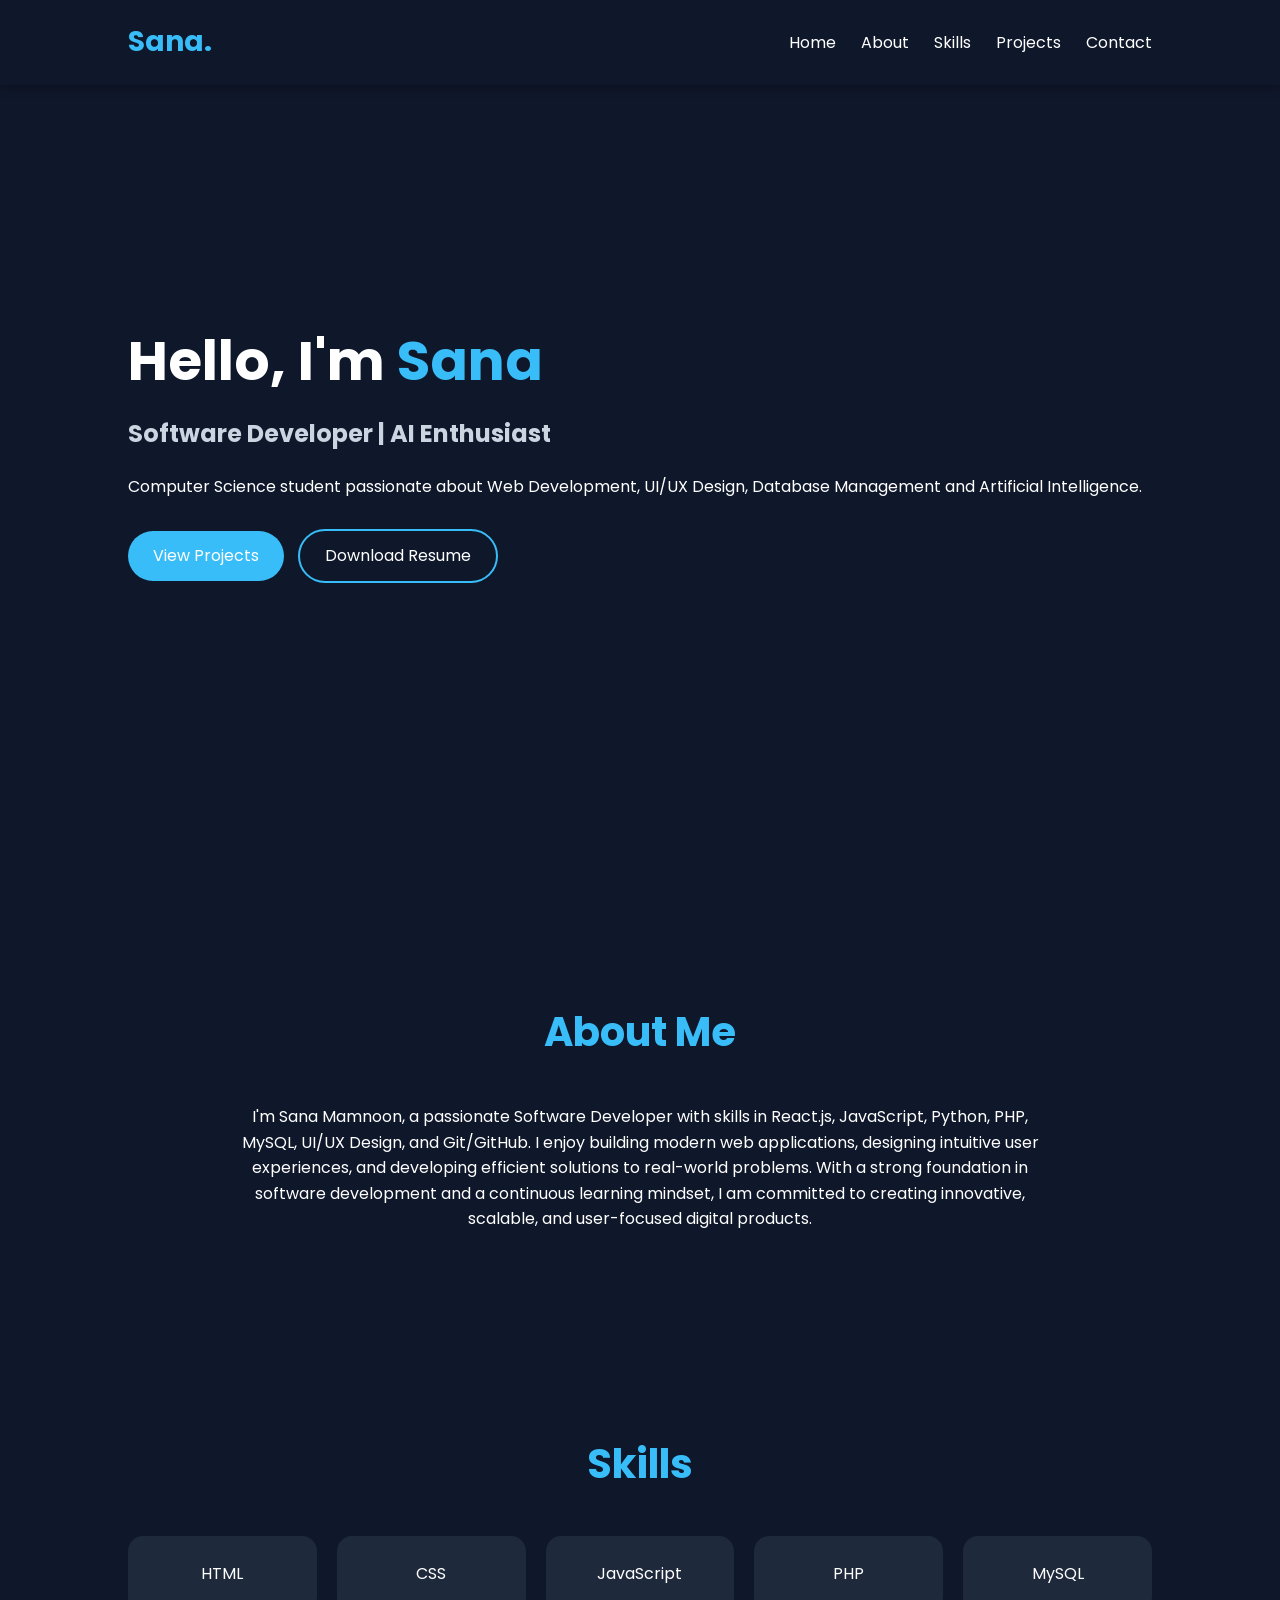
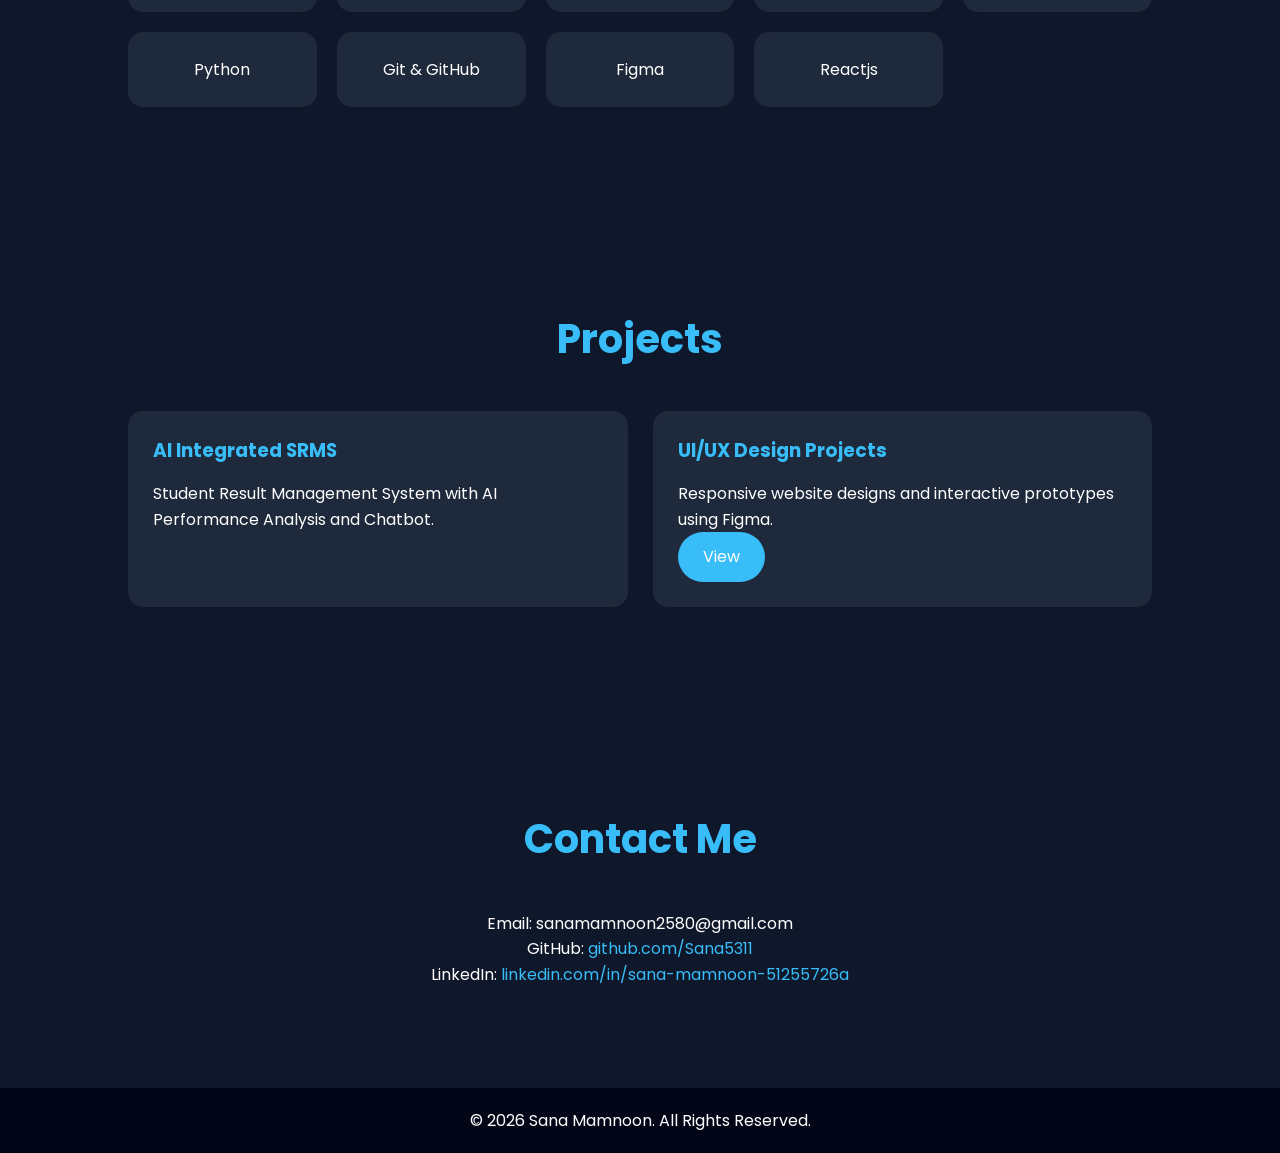
==== index.html @ 50428159 "Initial portfolio website" ====
<!DOCTYPE html>
<html lang="en">

<head>
    <meta charset="UTF-8">
    <meta name="viewport" content="width=device-width, initial-scale=1.0">
    <title>Sana Mamnoon | Portfolio</title>

    <!-- CSS File -->
    <link rel="stylesheet" href="style.css">

    <!-- Google Font -->
    <link href="https://fonts.googleapis.com/css2?family=Poppins:wght@300;400;500;600;700&display=swap" rel="stylesheet">
</head>

<body>

    <!-- Navbar -->
    <header>
        <nav class="navbar">
            <div class="logo">Sana.</div>

            <ul class="nav-links">
                <li><a href="#home">Home</a></li>
                <li><a href="#about">About</a></li>
                <li><a href="#skills">Skills</a></li>
                <li><a href="#projects">Projects</a></li>
                <li><a href="#contact">Contact</a></li>
            </ul>
        </nav>
    </header>

    <!-- Hero Section -->
    <section id="home" class="hero">

        <div class="hero-text">
            <h1>Hello, I'm <span>Sana</span></h1>

            <h2>Software Developer | AI Enthusiast</h2>

            <p>
                Computer Science student passionate about Web Development, UI/UX Design, Database Management and Artificial Intelligence.
            </p>

            <a href="#projects" class="btn">View Projects</a>
            <a href="Resume_Sana.docx" class="btn btn-outline" download>
                Download Resume
            </a>
        </div>



    </section>

    <!-- About Section -->
    <section id="about">

        <h2 class="section-title">About Me</h2>

        <p class="about-text">
            I'm Sana Mamnoon, a passionate Software Developer with skills in React.js, JavaScript, Python, PHP, MySQL, UI/UX Design, and Git/GitHub. I enjoy building modern web applications, designing intuitive user experiences, and developing efficient solutions
            to real-world problems. With a strong foundation in software development and a continuous learning mindset, I am committed to creating innovative, scalable, and user-focused digital products.
        </p>

    </section>

    <!-- Skills Section -->
    <section id="skills">

        <h2 class="section-title">Skills</h2>

        <div class="skills-container">

            <div class="skill-card">HTML</div>
            <div class="skill-card">CSS</div>
            <div class="skill-card">JavaScript</div>
            <div class="skill-card">PHP</div>
            <div class="skill-card">MySQL</div>
            <div class="skill-card">Python</div>
            <div class="skill-card">Git & GitHub</div>
            <div class="skill-card">Figma</div>
            <div class="skill-card">Reactjs</div>

        </div>

    </section>

    <!-- Projects Section -->
    <section id="projects">

        <h2 class="section-title">Projects</h2>

        <div class="projects-container">

            <div class="project-card">
                <h3>AI Integrated SRMS</h3>

                <p>
                    Student Result Management System with AI Performance Analysis and Chatbot.
                </p>
            </div>

            <div class="project-card">
                <h3>UI/UX Design Projects</h3>

                <p>
                    Responsive website designs and interactive prototypes using Figma.
                </p>

                <a href="https://www.theoriginaltraders.com/" class="btn">View</a>

            </div>


        </div>

    </section>

    <!-- Contact Section -->
    <section id="contact">

        <h2 class="section-title">Contact Me</h2>

        <p>Email: sanamamnoon2580@gmail.com</p>

        <p>
            GitHub:
            <a href="https://github.com/Sana5311" target="_blank">
                github.com/Sana5311
            </a>
        </p>

        <p>
            LinkedIn:
            <a href="https://www.linkedin.com/in/sana-mamnoon-51255726a" target="_blank">
                linkedin.com/in/sana-mamnoon-51255726a
            </a>
        </p>

    </section>

    <!-- Footer -->
    <footer>
        <p>© 2026 Sana Mamnoon. All Rights Reserved.</p>
    </footer>

    <!-- JavaScript File -->
    <script src="script.js"></script>

</body>

</html>
---- style.css ----
* {
    margin: 0;
    padding: 0;
    box-sizing: border-box;
    font-family: 'Poppins', sans-serif;
    scroll-behavior: smooth;
}

body {
    background: #0f172a;
    color: white;
    line-height: 1.6;
}


/* Navbar */

header {
    position: fixed;
    width: 100%;
    top: 0;
    z-index: 1000;
    background: #0f172a;
    box-shadow: 0 2px 10px rgba(0, 0, 0, 0.3);
}

.navbar {
    display: flex;
    justify-content: space-between;
    align-items: center;
    padding: 20px 10%;
}

.logo {
    font-size: 28px;
    font-weight: 700;
    color: #38bdf8;
}

.nav-links {
    display: flex;
    list-style: none;
    gap: 25px;
}

.nav-links a {
    text-decoration: none;
    color: white;
    transition: 0.3s;
}

.nav-links a:hover {
    color: #38bdf8;
}


/* Hero Section */

.hero {
    min-height: 100vh;
    display: flex;
    justify-content: space-between;
    align-items: center;
    padding: 120px 10%;
    gap: 50px;
}

.hero-text {
    flex: 1;
}

.hero-text h1 {
    font-size: 55px;
    margin-bottom: 10px;
}

.hero-text span {
    color: #38bdf8;
}

.hero-text h2 {
    color: #cbd5e1;
    margin-bottom: 20px;
}

.hero-text p {
    margin-bottom: 30px;
}

.hero-image {
    flex: 1;
    text-align: center;
}

.hero-image img {
    width: 320px;
    height: 320px;
    border-radius: 50%;
    object-fit: cover;
    border: 5px solid #38bdf8;
}


/* Buttons */

.btn {
    display: inline-block;
    padding: 12px 25px;
    background: #38bdf8;
    color: white;
    text-decoration: none;
    border-radius: 30px;
    margin-right: 10px;
    transition: 0.3s;
}

.btn:hover {
    transform: translateY(-3px);
}

.btn-outline {
    background: transparent;
    border: 2px solid #38bdf8;
}


/* Sections */

section {
    padding: 100px 10%;
}

.section-title {
    text-align: center;
    font-size: 40px;
    margin-bottom: 40px;
    color: #38bdf8;
}

.about-text {
    text-align: center;
    max-width: 800px;
    margin: auto;
}


/* Skills */

.skills-container {
    display: grid;
    grid-template-columns: repeat(auto-fit, minmax(180px, 1fr));
    gap: 20px;
}

.skill-card {
    background: #1e293b;
    padding: 25px;
    border-radius: 15px;
    text-align: center;
    transition: 0.3s;
}

.skill-card:hover {
    transform: translateY(-8px);
}


/* Projects */

.projects-container {
    display: grid;
    grid-template-columns: repeat(auto-fit, minmax(280px, 1fr));
    gap: 25px;
}

.project-card {
    background: #1e293b;
    padding: 25px;
    border-radius: 15px;
    transition: 0.3s;
}

.project-card:hover {
    transform: translateY(-8px);
}

.project-card h3 {
    color: #38bdf8;
    margin-bottom: 15px;
}


/* Contact */

#contact {
    text-align: center;
}

#contact a {
    color: #38bdf8;
    text-decoration: none;
}


/* Footer */

footer {
    background: #020617;
    text-align: center;
    padding: 20px;
}


/* Mobile Responsive */

@media(max-width:768px) {
    .hero {
        flex-direction: column;
        text-align: center;
    }
    .hero-text h1 {
        font-size: 40px;
    }
    .hero-image img {
        width: 250px;
        height: 250px;
    }
    .nav-links {
        display: none;
    }
}
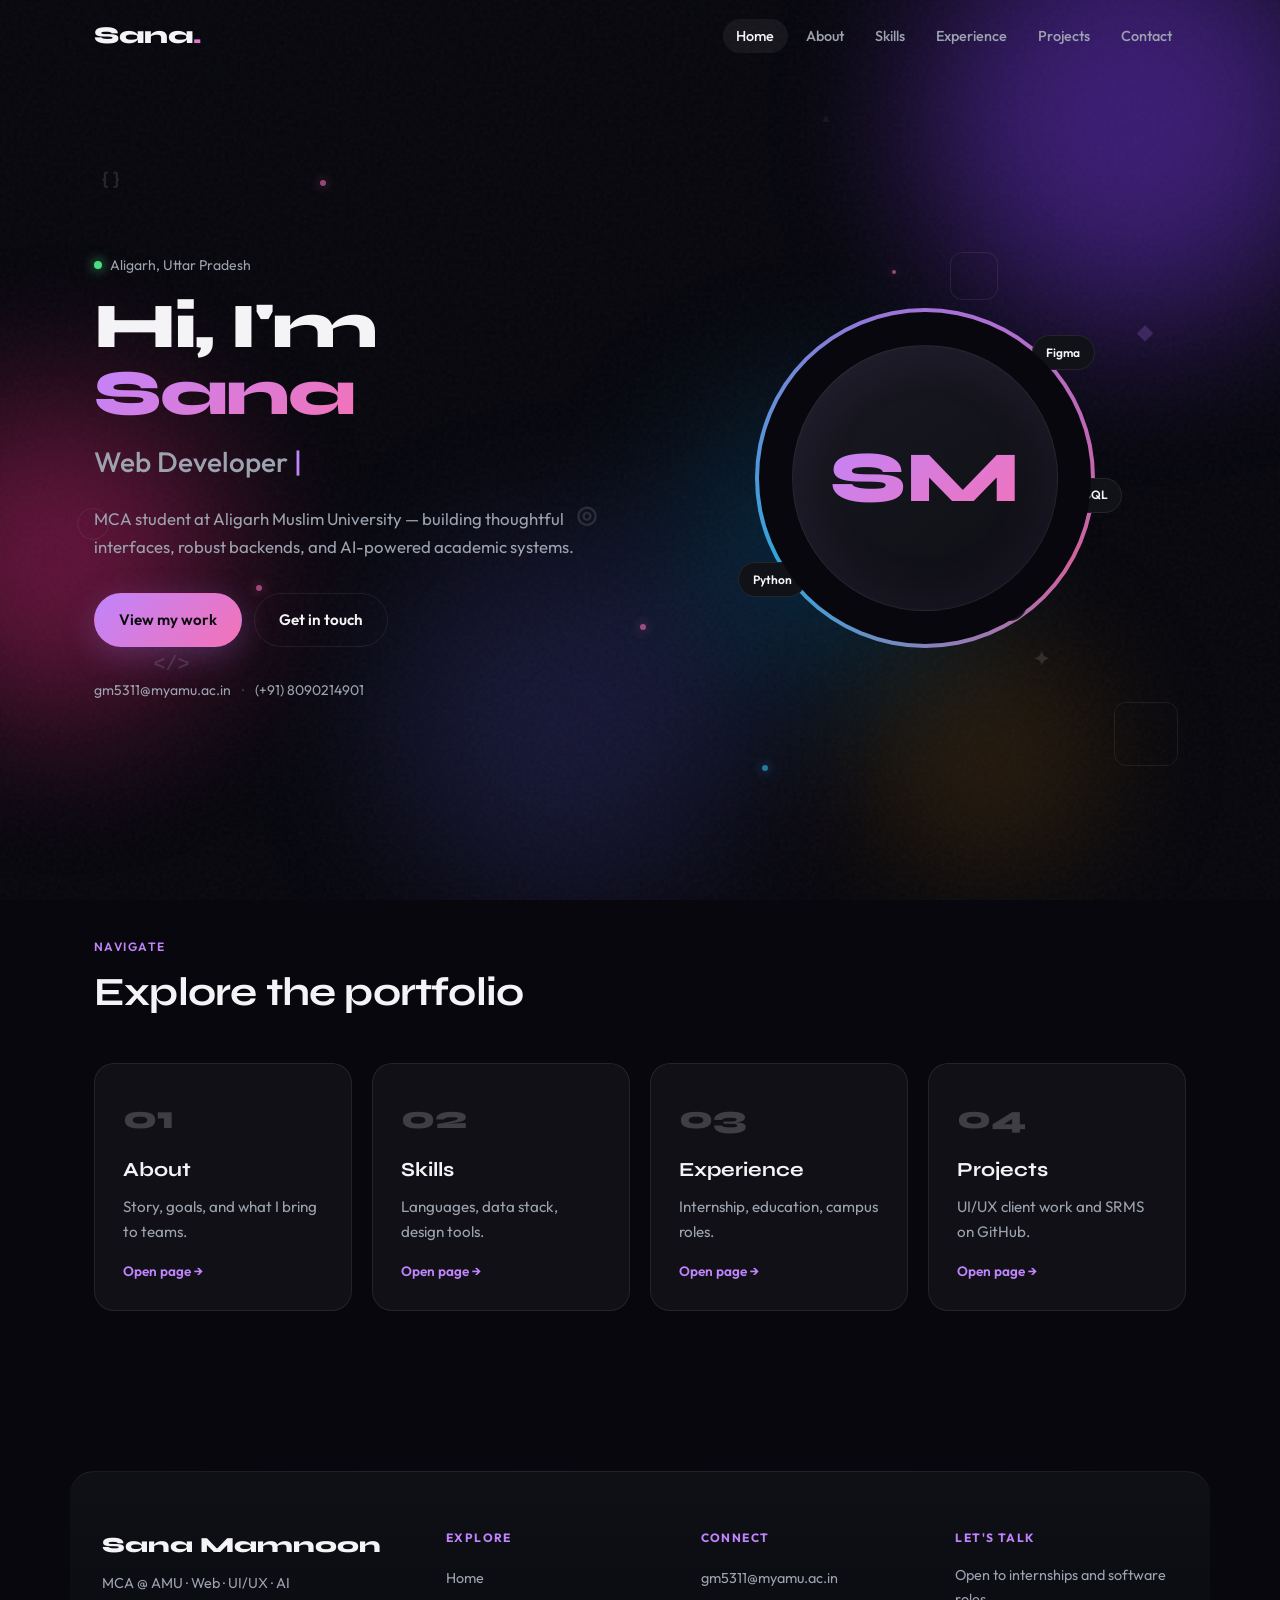
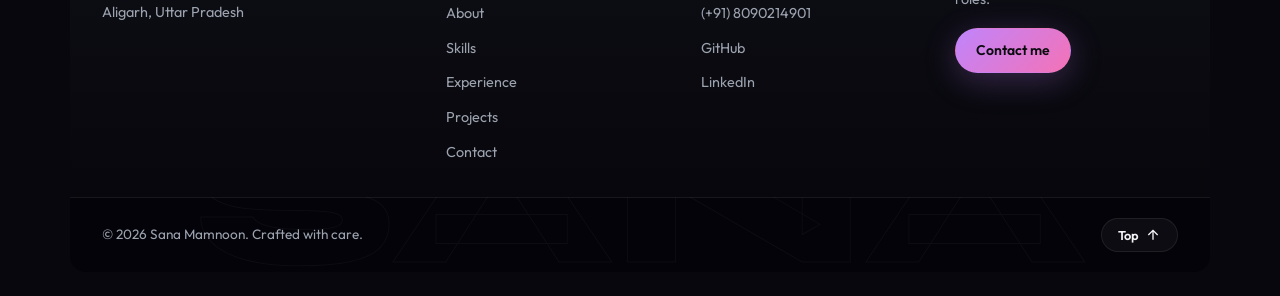
==== commit 096d7e10: "Updated portfolio" ====
--- a/index.html
+++ b/index.html
@@ -4,149 +4,93 @@
 <head>
     <meta charset="UTF-8">
     <meta name="viewport" content="width=device-width, initial-scale=1.0">
-    <title>Sana Mamnoon | Portfolio</title>
-
-    <!-- CSS File -->
+    <meta name="description" content="Sana — Portfolio home. MCA student at AMU.">
+    <title>Home | Sana</title>
+    <link rel="preconnect" href="https://fonts.googleapis.com">
+    <link rel="preconnect" href="https://fonts.gstatic.com" crossorigin>
+    <link href="https://fonts.googleapis.com/css2?family=Outfit:wght@300;400;500;600;700&family=Syne:wght@600;700;800&display=swap" rel="stylesheet">
     <link rel="stylesheet" href="style.css">
-
-    <!-- Google Font -->
-    <link href="https://fonts.googleapis.com/css2?family=Poppins:wght@300;400;500;600;700&display=swap" rel="stylesheet">
 </head>
 
-<body>
+<body class="page-home">
+    <div id="site-header"></div>
 
-    <!-- Navbar -->
-    <header>
-        <nav class="navbar">
-            <div class="logo">Sana.</div>
+    <main>
+        <section class="hero">
+            <div class="hero-content reveal">
+                <p class="hero-eyebrow">
+                    <span class="pulse-dot"></span> Aligarh, Uttar Pradesh
+                </p>
+                <h1 class="hero-title">
+                    Hi, I'm <span class="gradient-text">Sana</span>
+                </h1>
+                <p class="hero-role">
+                    <span id="role-text">Web Developer</span>
+                    <span class="role-cursor" aria-hidden="true">|</span>
+                </p>
+                <p class="hero-desc">
+                    MCA student at Aligarh Muslim University — building thoughtful interfaces, robust backends, and AI-powered academic systems.
+                </p>
+                <div class="hero-cta">
+                    <a href="projects.html" class="btn btn-primary">View my work</a>
+                    <a href="contact.html" class="btn btn-ghost">Get in touch</a>
+                </div>
+                <div class="hero-meta">
+                    <a href="mailto:gm5311@myamu.ac.in">gm5311@myamu.ac.in</a>
+                    <span class="meta-sep">·</span>
+                    <a href="tel:+918090214901">(+91) 8090214901</a>
+                </div>
+            </div>
+            <div class="hero-visual reveal" data-delay="1">
+                <div class="profile-ring">
+                    <div class="profile-inner">
+                        <span class="profile-initials">SM</span>
+                    </div>
+                    <div class="orbit-badge badge-1">Figma</div>
+                    <div class="orbit-badge badge-2">Python</div>
+                    <div class="orbit-badge badge-3">MySQL</div>
+                    <div class="orbit-badge badge-4">AI</div>
+                </div>
+            </div>
+        </section>
 
-            <ul class="nav-links">
-                <li><a href="#home">Home</a></li>
-                <li><a href="#about">About</a></li>
-                <li><a href="#skills">Skills</a></li>
-                <li><a href="#projects">Projects</a></li>
-                <li><a href="#contact">Contact</a></li>
-            </ul>
-        </nav>
-    </header>
+        <section class="section home-hub">
+            <div class="section-head reveal">
+                <span class="section-label">Navigate</span>
+                <h2 class="section-title">Explore the portfolio</h2>
+            </div>
+            <div class="hub-grid">
+                <a href="about.html" class="hub-card reveal">
+                    <span class="hub-icon">01</span>
+                    <h3>About</h3>
+                    <p>Story, goals, and what I bring to teams.</p>
+                    <span class="hub-arrow">Open page →</span>
+                </a>
+                <a href="skills.html" class="hub-card reveal" data-delay="1">
+                    <span class="hub-icon">02</span>
+                    <h3>Skills</h3>
+                    <p>Languages, data stack, design tools.</p>
+                    <span class="hub-arrow">Open page →</span>
+                </a>
+                <a href="experience.html" class="hub-card reveal" data-delay="2">
+                    <span class="hub-icon">03</span>
+                    <h3>Experience</h3>
+                    <p>Internship, education, campus roles.</p>
+                    <span class="hub-arrow">Open page →</span>
+                </a>
+                <a href="projects.html" class="hub-card reveal" data-delay="3">
+                    <span class="hub-icon">04</span>
+                    <h3>Projects</h3>
+                    <p>UI/UX client work and SRMS on GitHub.</p>
+                    <span class="hub-arrow">Open page →</span>
+                </a>
+            </div>
+        </section>
+    </main>
 
-    <!-- Hero Section -->
-    <section id="home" class="hero">
-
-        <div class="hero-text">
-            <h1>Hello, I'm <span>Sana</span></h1>
-
-            <h2>Software Developer | AI Enthusiast</h2>
-
-            <p>
-                Computer Science student passionate about Web Development, UI/UX Design, Database Management and Artificial Intelligence.
-            </p>
-
-            <a href="#projects" class="btn">View Projects</a>
-            <a href="Resume_Sana.docx" class="btn btn-outline" download>
-                Download Resume
-            </a>
-        </div>
-
-
-
-    </section>
-
-    <!-- About Section -->
-    <section id="about">
-
-        <h2 class="section-title">About Me</h2>
-
-        <p class="about-text">
-            I'm Sana Mamnoon, a passionate Software Developer with skills in React.js, JavaScript, Python, PHP, MySQL, UI/UX Design, and Git/GitHub. I enjoy building modern web applications, designing intuitive user experiences, and developing efficient solutions
-            to real-world problems. With a strong foundation in software development and a continuous learning mindset, I am committed to creating innovative, scalable, and user-focused digital products.
-        </p>
-
-    </section>
-
-    <!-- Skills Section -->
-    <section id="skills">
-
-        <h2 class="section-title">Skills</h2>
-
-        <div class="skills-container">
-
-            <div class="skill-card">HTML</div>
-            <div class="skill-card">CSS</div>
-            <div class="skill-card">JavaScript</div>
-            <div class="skill-card">PHP</div>
-            <div class="skill-card">MySQL</div>
-            <div class="skill-card">Python</div>
-            <div class="skill-card">Git & GitHub</div>
-            <div class="skill-card">Figma</div>
-            <div class="skill-card">Reactjs</div>
-
-        </div>
-
-    </section>
-
-    <!-- Projects Section -->
-    <section id="projects">
-
-        <h2 class="section-title">Projects</h2>
-
-        <div class="projects-container">
-
-            <div class="project-card">
-                <h3>AI Integrated SRMS</h3>
-
-                <p>
-                    Student Result Management System with AI Performance Analysis and Chatbot.
-                </p>
-            </div>
-
-            <div class="project-card">
-                <h3>UI/UX Design Projects</h3>
-
-                <p>
-                    Responsive website designs and interactive prototypes using Figma.
-                </p>
-
-                <a href="https://www.theoriginaltraders.com/" class="btn">View</a>
-
-            </div>
-
-
-        </div>
-
-    </section>
-
-    <!-- Contact Section -->
-    <section id="contact">
-
-        <h2 class="section-title">Contact Me</h2>
-
-        <p>Email: sanamamnoon2580@gmail.com</p>
-
-        <p>
-            GitHub:
-            <a href="https://github.com/Sana5311" target="_blank">
-                github.com/Sana5311
-            </a>
-        </p>
-
-        <p>
-            LinkedIn:
-            <a href="https://www.linkedin.com/in/sana-mamnoon-51255726a" target="_blank">
-                linkedin.com/in/sana-mamnoon-51255726a
-            </a>
-        </p>
-
-    </section>
-
-    <!-- Footer -->
-    <footer>
-        <p>© 2026 Sana Mamnoon. All Rights Reserved.</p>
-    </footer>
-
-    <!-- JavaScript File -->
+    <div id="site-footer"></div>
+    <script src="shared.js"></script>
     <script src="script.js"></script>
-
 </body>
 
 </html>
--- a/style.css
+++ b/style.css
@@ -1,231 +1,1388 @@
-* {
+:root {
+    --bg: #07070d;
+    --bg-elevated: #111118;
+    --bg-card: rgba(255, 255, 255, 0.04);
+    --border: rgba(255, 255, 255, 0.08);
+    --text: #f4f4f7;
+    --text-muted: #9ca3af;
+    --accent-1: #c084fc;
+    --accent-2: #f472b6;
+    --accent-3: #38bdf8;
+    --gradient: linear-gradient(135deg, var(--accent-1), var(--accent-2));
+    --font-display: "Syne", sans-serif;
+    --font-body: "Outfit", sans-serif;
+    --header-h: 72px;
+    --radius: 16px;
+    --transition: 0.35s cubic-bezier(0.4, 0, 0.2, 1);
+}
+
+*,
+*::before,
+*::after {
     margin: 0;
     padding: 0;
     box-sizing: border-box;
-    font-family: 'Poppins', sans-serif;
+}
+
+html {
     scroll-behavior: smooth;
 }
 
 body {
-    background: #0f172a;
-    color: white;
-    line-height: 1.6;
-}
-
-
-/* Navbar */
-
-header {
+    font-family: var(--font-body);
+    background: var(--bg);
+    color: var(--text);
+    line-height: 1.65;
+    overflow-x: hidden;
+}
+
+.noise {
     position: fixed;
-    width: 100%;
+    inset: 0;
+    pointer-events: none;
+    z-index: 0;
+    opacity: 0.04;
+    background-image: url("data:image/svg+xml,%3Csvg viewBox='0 0 256 256' xmlns='http://www.w3.org/2000/svg'%3E%3Cfilter id='n'%3E%3CfeTurbulence type='fractalNoise' baseFrequency='0.9' numOctaves='4' stitchTiles='stitch'/%3E%3C/filter%3E%3Crect width='100%25' height='100%25' filter='url(%23n)'/%3E%3C/svg%3E");
+}
+
+.gradient-bg {
+    position: fixed;
+    inset: 0;
+    z-index: 0;
+    overflow: hidden;
+    pointer-events: none;
+}
+
+.orb {
+    position: absolute;
+    border-radius: 50%;
+    filter: blur(80px);
+    opacity: 0.45;
+    animation: float 18s ease-in-out infinite;
+}
+
+.orb-1 {
+    width: 420px;
+    height: 420px;
+    background: #7c3aed;
+    top: -10%;
+    right: -5%;
+}
+
+.orb-2 {
+    width: 320px;
+    height: 320px;
+    background: #db2777;
+    bottom: 20%;
+    left: -8%;
+    animation-delay: -6s;
+}
+
+.orb-3 {
+    width: 280px;
+    height: 280px;
+    background: #0284c7;
+    top: 45%;
+    right: 25%;
+    animation-delay: -12s;
+    opacity: 0.25;
+}
+
+.orb-4 {
+    width: 200px;
+    height: 200px;
+    background: #f59e0b;
+    bottom: 5%;
+    right: 15%;
+    animation-delay: -4s;
+    opacity: 0.2;
+}
+
+.orb-5 {
+    width: 360px;
+    height: 360px;
+    background: #6366f1;
+    top: 60%;
+    left: 30%;
+    animation-delay: -9s;
+    opacity: 0.18;
+}
+
+.float-layer {
+    position: fixed;
+    inset: 0;
+    z-index: 0;
+    pointer-events: none;
+    overflow: hidden;
+}
+
+.float-icon {
+    position: absolute;
+    font-size: 1.25rem;
+    font-weight: 600;
+    color: rgba(255, 255, 255, 0.12);
+    animation: drift 14s ease-in-out infinite;
+}
+
+.fi-1 { top: 18%; left: 8%; animation-duration: 16s; }
+.fi-2 { top: 72%; left: 12%; animation-delay: -3s; font-family: monospace; }
+.fi-3 { top: 35%; right: 10%; animation-delay: -6s; color: rgba(192, 132, 252, 0.2); }
+.fi-4 { bottom: 25%; right: 18%; animation-delay: -2s; }
+.fi-5 { top: 55%; left: 45%; animation-delay: -8s; font-size: 1.5rem; }
+.fi-6 { top: 12%; right: 35%; animation-delay: -11s; font-size: 0.75rem; opacity: 0.5; }
+
+.float-shape {
+    position: absolute;
+    border: 1px solid rgba(255, 255, 255, 0.08);
+    border-radius: 12px;
+    animation: drift 20s ease-in-out infinite, spin-slow 24s linear infinite;
+}
+
+.fs-1 {
+    width: 48px;
+    height: 48px;
+    top: 28%;
+    right: 22%;
+    animation-delay: -5s;
+}
+
+.fs-2 {
+    width: 32px;
+    height: 32px;
+    bottom: 40%;
+    left: 6%;
+    border-radius: 50%;
+    animation-delay: -10s;
+}
+
+.fs-3 {
+    width: 64px;
+    height: 64px;
+    top: 78%;
+    right: 8%;
+    animation-delay: -7s;
+}
+
+.float-dot {
+    position: absolute;
+    width: 6px;
+    height: 6px;
+    border-radius: 50%;
+    background: var(--accent-2);
+    box-shadow: 0 0 12px var(--accent-2);
+    animation: float-dot 10s ease-in-out infinite;
+    opacity: 0.6;
+}
+
+.fd-1 { top: 20%; left: 25%; animation-delay: 0s; }
+.fd-2 { top: 45%; left: 70%; animation-delay: -2s; background: var(--accent-1); box-shadow: 0 0 12px var(--accent-1); }
+.fd-3 { top: 65%; left: 20%; animation-delay: -4s; }
+.fd-4 { top: 30%; right: 30%; animation-delay: -1s; width: 4px; height: 4px; }
+.fd-5 { bottom: 30%; left: 50%; animation-delay: -6s; }
+.fd-6 { top: 85%; right: 40%; animation-delay: -3s; background: var(--accent-3); box-shadow: 0 0 12px var(--accent-3); }
+
+@keyframes drift {
+    0%, 100% { transform: translate(0, 0) rotate(0deg); }
+    25% { transform: translate(20px, -30px) rotate(5deg); }
+    50% { transform: translate(-15px, 15px) rotate(-3deg); }
+    75% { transform: translate(10px, 25px) rotate(2deg); }
+}
+
+@keyframes spin-slow {
+    to { transform: rotate(360deg); }
+}
+
+@keyframes float-dot {
+    0%, 100% { transform: translateY(0) scale(1); opacity: 0.5; }
+    50% { transform: translateY(-24px) scale(1.2); opacity: 1; }
+}
+
+@keyframes float {
+    0%, 100% { transform: translate(0, 0) scale(1); }
+    33% { transform: translate(30px, -40px) scale(1.05); }
+    66% { transform: translate(-20px, 20px) scale(0.95); }
+}
+
+.site-header {
+    position: fixed;
     top: 0;
+    left: 0;
+    right: 0;
     z-index: 1000;
-    background: #0f172a;
-    box-shadow: 0 2px 10px rgba(0, 0, 0, 0.3);
+    height: var(--header-h);
+    transition: background var(--transition), backdrop-filter var(--transition), border-color var(--transition);
+    border-bottom: 1px solid transparent;
+}
+
+.site-header.scrolled {
+    background: rgba(7, 7, 13, 0.75);
+    backdrop-filter: blur(16px);
+    border-bottom-color: var(--border);
 }
 
 .navbar {
-    display: flex;
+    max-width: 1140px;
+    margin: 0 auto;
+    padding: 0 1.5rem;
+    height: 100%;
+    display: flex;
+    align-items: center;
     justify-content: space-between;
-    align-items: center;
-    padding: 20px 10%;
 }
 
 .logo {
-    font-size: 28px;
+    font-family: var(--font-display);
+    font-size: 1.5rem;
+    font-weight: 800;
+    color: var(--text);
+    text-decoration: none;
+    letter-spacing: -0.02em;
+}
+
+.logo span {
+    background: var(--gradient);
+    -webkit-background-clip: text;
+    background-clip: text;
+    color: transparent;
+}
+
+.nav-links {
+    display: flex;
+    list-style: none;
+    gap: 0.25rem;
+}
+
+.nav-links a {
+    color: var(--text-muted);
+    text-decoration: none;
+    font-size: 0.9rem;
+    font-weight: 500;
+    padding: 0.5rem 0.85rem;
+    border-radius: 999px;
+    transition: color var(--transition), background var(--transition);
+}
+
+.nav-links a:hover,
+.nav-links a.active {
+    color: var(--text);
+    background: rgba(255, 255, 255, 0.06);
+}
+
+.nav-toggle {
+    display: none;
+    flex-direction: column;
+    gap: 5px;
+    background: none;
+    border: none;
+    cursor: pointer;
+    padding: 8px;
+}
+
+.nav-toggle span {
+    display: block;
+    width: 24px;
+    height: 2px;
+    background: var(--text);
+    border-radius: 2px;
+    transition: transform var(--transition), opacity var(--transition);
+}
+
+.nav-toggle.open span:nth-child(1) {
+    transform: translateY(7px) rotate(45deg);
+}
+
+.nav-toggle.open span:nth-child(2) {
+    opacity: 0;
+}
+
+.nav-toggle.open span:nth-child(3) {
+    transform: translateY(-7px) rotate(-45deg);
+}
+
+main {
+    position: relative;
+    z-index: 1;
+}
+
+.section {
+    max-width: 1140px;
+    margin: 0 auto;
+    padding: 5rem 1.5rem;
+}
+
+.section-alt {
+    position: relative;
+}
+
+.section-alt::before {
+    content: "";
+    position: absolute;
+    inset: 0;
+    left: 50%;
+    transform: translateX(-50%);
+    width: 100vw;
+    background: linear-gradient(180deg, transparent, rgba(255, 255, 255, 0.02), transparent);
+    pointer-events: none;
+}
+
+.section-head {
+    margin-bottom: 3rem;
+    max-width: 640px;
+}
+
+.section-label {
+    display: inline-block;
+    font-size: 0.75rem;
+    font-weight: 600;
+    letter-spacing: 0.12em;
+    text-transform: uppercase;
+    color: var(--accent-1);
+    margin-bottom: 0.75rem;
+}
+
+.section-title {
+    font-family: var(--font-display);
+    font-size: clamp(1.75rem, 4vw, 2.5rem);
     font-weight: 700;
-    color: #38bdf8;
-}
-
-.nav-links {
-    display: flex;
-    list-style: none;
-    gap: 25px;
-}
-
-.nav-links a {
-    text-decoration: none;
-    color: white;
-    transition: 0.3s;
-}
-
-.nav-links a:hover {
-    color: #38bdf8;
-}
-
-
-/* Hero Section */
+    line-height: 1.15;
+    letter-spacing: -0.02em;
+}
 
 .hero {
     min-height: 100vh;
-    display: flex;
-    justify-content: space-between;
+    max-width: 1140px;
+    margin: 0 auto;
+    padding: calc(var(--header-h) + 3rem) 1.5rem 4rem;
+    display: grid;
+    grid-template-columns: 1fr 1fr;
     align-items: center;
-    padding: 120px 10%;
-    gap: 50px;
-}
-
-.hero-text {
-    flex: 1;
-}
-
-.hero-text h1 {
-    font-size: 55px;
-    margin-bottom: 10px;
-}
-
-.hero-text span {
-    color: #38bdf8;
-}
-
-.hero-text h2 {
-    color: #cbd5e1;
-    margin-bottom: 20px;
-}
-
-.hero-text p {
-    margin-bottom: 30px;
-}
-
-.hero-image {
-    flex: 1;
-    text-align: center;
-}
-
-.hero-image img {
-    width: 320px;
-    height: 320px;
+    gap: 3rem;
+}
+
+.hero-eyebrow {
+    display: flex;
+    align-items: center;
+    gap: 0.5rem;
+    font-size: 0.875rem;
+    color: var(--text-muted);
+    margin-bottom: 1rem;
+}
+
+.pulse-dot {
+    width: 8px;
+    height: 8px;
     border-radius: 50%;
-    object-fit: cover;
-    border: 5px solid #38bdf8;
-}
-
-
-/* Buttons */
+    background: #4ade80;
+    box-shadow: 0 0 12px #4ade80;
+    animation: pulse 2s ease infinite;
+}
+
+@keyframes pulse {
+    0%, 100% { opacity: 1; transform: scale(1); }
+    50% { opacity: 0.6; transform: scale(0.85); }
+}
+
+.hero-title {
+    font-family: var(--font-display);
+    font-size: clamp(2.5rem, 6vw, 4rem);
+    font-weight: 800;
+    line-height: 1.05;
+    letter-spacing: -0.03em;
+    margin-bottom: 0.75rem;
+}
+
+.gradient-text {
+    background: var(--gradient);
+    -webkit-background-clip: text;
+    background-clip: text;
+    color: transparent;
+}
+
+.hero-role {
+    font-size: clamp(1.25rem, 2.5vw, 1.75rem);
+    font-weight: 500;
+    color: var(--text-muted);
+    margin-bottom: 1.25rem;
+    min-height: 2rem;
+}
+
+.role-cursor {
+    color: var(--accent-1);
+    animation: blink 1s step-end infinite;
+}
+
+@keyframes blink {
+    50% { opacity: 0; }
+}
+
+.hero-desc {
+    color: var(--text-muted);
+    max-width: 32rem;
+    margin-bottom: 2rem;
+    font-size: 1.05rem;
+}
+
+.hero-cta {
+    display: flex;
+    flex-wrap: wrap;
+    gap: 0.75rem;
+    margin-bottom: 2rem;
+}
 
 .btn {
-    display: inline-block;
-    padding: 12px 25px;
-    background: #38bdf8;
-    color: white;
+    display: inline-flex;
+    align-items: center;
+    justify-content: center;
+    padding: 0.85rem 1.5rem;
+    font-size: 0.95rem;
+    font-weight: 600;
     text-decoration: none;
-    border-radius: 30px;
-    margin-right: 10px;
-    transition: 0.3s;
-}
-
-.btn:hover {
-    transform: translateY(-3px);
-}
-
-.btn-outline {
+    border-radius: 999px;
+    transition: transform var(--transition), box-shadow var(--transition), background var(--transition), border-color var(--transition);
+    border: 1px solid transparent;
+}
+
+.btn-primary {
+    background: var(--gradient);
+    color: #0a0a0f;
+    box-shadow: 0 8px 32px rgba(192, 132, 252, 0.25);
+}
+
+.btn-primary:hover {
+    transform: translateY(-2px);
+    box-shadow: 0 12px 40px rgba(244, 114, 182, 0.35);
+}
+
+.btn-ghost {
     background: transparent;
-    border: 2px solid #38bdf8;
-}
-
-
-/* Sections */
-
-section {
-    padding: 100px 10%;
-}
-
-.section-title {
-    text-align: center;
-    font-size: 40px;
-    margin-bottom: 40px;
-    color: #38bdf8;
-}
-
-.about-text {
-    text-align: center;
-    max-width: 800px;
-    margin: auto;
-}
-
-
-/* Skills */
-
-.skills-container {
-    display: grid;
-    grid-template-columns: repeat(auto-fit, minmax(180px, 1fr));
-    gap: 20px;
-}
-
-.skill-card {
-    background: #1e293b;
-    padding: 25px;
-    border-radius: 15px;
-    text-align: center;
-    transition: 0.3s;
-}
-
-.skill-card:hover {
-    transform: translateY(-8px);
-}
-
-
-/* Projects */
-
-.projects-container {
+    color: var(--text);
+    border-color: var(--border);
+}
+
+.btn-ghost:hover {
+    background: rgba(255, 255, 255, 0.06);
+    transform: translateY(-2px);
+}
+
+.hero-meta {
+    font-size: 0.875rem;
+    color: var(--text-muted);
+}
+
+.hero-meta a {
+    color: var(--text-muted);
+    text-decoration: none;
+    transition: color var(--transition);
+}
+
+.hero-meta a:hover {
+    color: var(--accent-3);
+}
+
+.meta-sep {
+    margin: 0 0.5rem;
+    opacity: 0.4;
+}
+
+.hero-visual {
+    display: flex;
+    justify-content: center;
+    align-items: center;
+}
+
+.profile-ring {
+    position: relative;
+    width: min(340px, 80vw);
+    aspect-ratio: 1;
+    display: flex;
+    align-items: center;
+    justify-content: center;
+}
+
+.profile-ring::before {
+    content: "";
+    position: absolute;
+    inset: 0;
+    border-radius: 50%;
+    background: conic-gradient(from 0deg, var(--accent-1), var(--accent-2), var(--accent-3), var(--accent-1));
+    animation: spin 12s linear infinite;
+    opacity: 0.85;
+}
+
+.profile-ring::after {
+    content: "";
+    position: absolute;
+    inset: 4px;
+    border-radius: 50%;
+    background: var(--bg);
+}
+
+.profile-inner {
+    position: relative;
+    z-index: 1;
+    width: 78%;
+    aspect-ratio: 1;
+    border-radius: 50%;
+    background: linear-gradient(145deg, #1a1a24, #0d0d12);
+    border: 1px solid var(--border);
+    display: flex;
+    align-items: center;
+    justify-content: center;
+    box-shadow: inset 0 0 60px rgba(192, 132, 252, 0.08);
+}
+
+.profile-initials {
+    font-family: var(--font-display);
+    font-size: clamp(3rem, 10vw, 4.5rem);
+    font-weight: 800;
+    background: var(--gradient);
+    -webkit-background-clip: text;
+    background-clip: text;
+    color: transparent;
+}
+
+.orbit-badge {
+    position: absolute;
+    padding: 0.4rem 0.85rem;
+    font-size: 0.75rem;
+    font-weight: 600;
+    background: var(--bg-elevated);
+    border: 1px solid var(--border);
+    border-radius: 999px;
+    backdrop-filter: blur(8px);
+    animation: orbit 8s ease-in-out infinite;
+}
+
+.badge-1 { top: 8%; right: 0; animation-delay: 0s; }
+.badge-2 { bottom: 15%; left: -5%; animation-delay: -2.5s; }
+.badge-3 { top: 50%; right: -8%; animation-delay: -5s; }
+.badge-4 { bottom: 8%; right: 20%; animation-delay: -7s; }
+
+@keyframes spin {
+    to { transform: rotate(360deg); }
+}
+
+@keyframes orbit {
+    0%, 100% { transform: translateY(0); }
+    50% { transform: translateY(-10px); }
+}
+
+.about-grid {
     display: grid;
     grid-template-columns: repeat(auto-fit, minmax(280px, 1fr));
-    gap: 25px;
+    gap: 1.5rem;
+}
+
+.about-text {
+    color: var(--text-muted);
+    font-size: 1.05rem;
+}
+
+.about-text strong {
+    color: var(--text);
+    font-weight: 600;
+}
+
+.skills-grid {
+    display: grid;
+    grid-template-columns: repeat(auto-fit, minmax(240px, 1fr));
+    gap: 1.25rem;
+    position: relative;
+    z-index: 1;
+}
+
+.skill-group {
+    background: var(--bg-card);
+    border: 1px solid var(--border);
+    border-radius: var(--radius);
+    padding: 1.5rem;
+    backdrop-filter: blur(8px);
+    transition: transform var(--transition), border-color var(--transition), box-shadow var(--transition);
+}
+
+.skill-group:hover {
+    transform: translateY(-4px);
+    border-color: rgba(192, 132, 252, 0.35);
+    box-shadow: 0 20px 50px rgba(0, 0, 0, 0.35);
+}
+
+.skill-group h3 {
+    font-size: 0.8rem;
+    text-transform: uppercase;
+    letter-spacing: 0.08em;
+    color: var(--text-muted);
+    margin-bottom: 1rem;
+    font-weight: 600;
+}
+
+.skill-tags {
+    list-style: none;
+    display: flex;
+    flex-wrap: wrap;
+    gap: 0.5rem;
+}
+
+.skill-tags li {
+    font-size: 0.875rem;
+    padding: 0.35rem 0.75rem;
+    border-radius: 8px;
+    background: rgba(255, 255, 255, 0.05);
+    border: 1px solid var(--border);
+    transition: background var(--transition), color var(--transition);
+}
+
+.skill-group:hover .skill-tags li {
+    background: rgba(192, 132, 252, 0.08);
+}
+
+.timeline {
+    position: relative;
+    padding-left: 1.5rem;
+    border-left: 2px solid var(--border);
+    margin-bottom: 3rem;
+}
+
+.timeline-item {
+    position: relative;
+    padding-bottom: 2rem;
+}
+
+.timeline-item:last-child {
+    padding-bottom: 0;
+}
+
+.timeline-marker {
+    position: absolute;
+    left: -1.5rem;
+    top: 0.35rem;
+    width: 12px;
+    height: 12px;
+    margin-left: -5px;
+    border-radius: 50%;
+    background: var(--gradient);
+    box-shadow: 0 0 16px rgba(192, 132, 252, 0.6);
+}
+
+.timeline-card {
+    margin-left: 1.25rem;
+    padding: 1.5rem;
+    background: var(--bg-card);
+    border: 1px solid var(--border);
+    border-radius: var(--radius);
+    transition: transform var(--transition), border-color var(--transition);
+}
+
+.timeline-card:hover {
+    transform: translateX(6px);
+    border-color: rgba(244, 114, 182, 0.3);
+}
+
+.timeline-date {
+    font-size: 0.8rem;
+    color: var(--accent-3);
+    font-weight: 600;
+}
+
+.timeline-card h3 {
+    font-family: var(--font-display);
+    font-size: 1.15rem;
+    margin: 0.35rem 0;
+}
+
+.timeline-org {
+    color: var(--accent-1);
+    font-weight: 500;
+    font-size: 0.95rem;
+    margin-bottom: 0.5rem;
+}
+
+.timeline-card p:last-child {
+    color: var(--text-muted);
+    font-size: 0.95rem;
+}
+
+.extracurricular {
+    padding: 1.75rem;
+    border-radius: var(--radius);
+    border: 1px dashed var(--border);
+    background: rgba(56, 189, 248, 0.04);
+}
+
+.extracurricular-title {
+    font-family: var(--font-display);
+    font-size: 1.1rem;
+    margin-bottom: 1rem;
+}
+
+.extracurricular-list {
+    list-style: none;
+    display: flex;
+    flex-direction: column;
+    gap: 0.65rem;
+    color: var(--text-muted);
+}
+
+.extracurricular-list li {
+    position: relative;
+    padding-left: 1.25rem;
+}
+
+.extracurricular-list li::before {
+    content: "→";
+    position: absolute;
+    left: 0;
+    color: var(--accent-2);
+}
+
+.projects-grid {
+    display: grid;
+    grid-template-columns: repeat(auto-fit, minmax(300px, 1fr));
+    gap: 1.5rem;
+    position: relative;
+    z-index: 1;
 }
 
 .project-card {
-    background: #1e293b;
-    padding: 25px;
-    border-radius: 15px;
-    transition: 0.3s;
+    position: relative;
+    padding: 2rem;
+    border-radius: calc(var(--radius) + 4px);
+    background: var(--bg-card);
+    border: 1px solid var(--border);
+    overflow: hidden;
+    transition: transform var(--transition), box-shadow var(--transition);
+}
+
+.project-card::before {
+    content: "";
+    position: absolute;
+    top: 0;
+    left: 0;
+    right: 0;
+    height: 3px;
+    background: var(--gradient);
+    transform: scaleX(0);
+    transform-origin: left;
+    transition: transform 0.5s ease;
 }
 
 .project-card:hover {
+    transform: translateY(-6px);
+    box-shadow: 0 24px 60px rgba(0, 0, 0, 0.4);
+}
+
+.project-card:hover::before {
+    transform: scaleX(1);
+}
+
+.project-number {
+    font-family: var(--font-display);
+    font-size: 3rem;
+    font-weight: 800;
+    line-height: 1;
+    opacity: 0.12;
+    margin-bottom: 0.5rem;
+}
+
+.project-card h3 {
+    font-family: var(--font-display);
+    font-size: 1.25rem;
+    margin-bottom: 0.35rem;
+}
+
+.project-client {
+    font-size: 0.85rem;
+    color: var(--accent-1);
+    font-weight: 600;
+    margin-bottom: 0.75rem;
+}
+
+.project-card > p:not(.project-client) {
+    color: var(--text-muted);
+    font-size: 0.95rem;
+    margin-bottom: 1.25rem;
+}
+
+.project-links {
+    display: flex;
+    flex-wrap: wrap;
+    gap: 1rem;
+}
+
+.link-arrow {
+    color: var(--text);
+    text-decoration: none;
+    font-weight: 600;
+    font-size: 0.9rem;
+    display: inline-flex;
+    align-items: center;
+    gap: 0.35rem;
+    transition: color var(--transition), gap var(--transition);
+}
+
+.link-arrow::after {
+    content: "→";
+    transition: transform var(--transition);
+}
+
+.link-arrow:hover {
+    color: var(--accent-2);
+    gap: 0.55rem;
+}
+
+.contact-section {
+    padding-bottom: 3rem;
+}
+
+body:not(.page-home) main {
+    min-height: calc(100vh - var(--header-h) - 200px);
+    padding-bottom: 2rem;
+}
+
+.contact-card {
+    text-align: center;
+    max-width: 640px;
+    margin: 0 auto;
+    padding: 3rem 2rem;
+    border-radius: calc(var(--radius) + 8px);
+    background: linear-gradient(160deg, rgba(192, 132, 252, 0.12), rgba(244, 114, 182, 0.06));
+    border: 1px solid var(--border);
+}
+
+.contact-card .section-title {
+    margin-bottom: 0.75rem;
+}
+
+.contact-card > p {
+    color: var(--text-muted);
+    margin-bottom: 2rem;
+}
+
+.contact-actions {
+    display: flex;
+    flex-wrap: wrap;
+    justify-content: center;
+    gap: 0.75rem;
+    margin-bottom: 2rem;
+}
+
+.contact-details {
+    display: flex;
+    flex-wrap: wrap;
+    justify-content: center;
+    gap: 0.5rem 1.25rem;
+    font-style: normal;
+    font-size: 0.875rem;
+    color: var(--text-muted);
+}
+
+.page-hero {
+    max-width: 1140px;
+    margin: 0 auto;
+    padding: calc(var(--header-h) + 4rem) 1.5rem 2rem;
+    position: relative;
+    z-index: 1;
+}
+
+.page-title {
+    font-family: var(--font-display);
+    font-size: clamp(2rem, 5vw, 3.25rem);
+    font-weight: 800;
+    line-height: 1.1;
+    letter-spacing: -0.03em;
+    margin-bottom: 1rem;
+    max-width: 720px;
+}
+
+.page-lead {
+    color: var(--text-muted);
+    font-size: 1.1rem;
+    max-width: 560px;
+}
+
+.subsection-title {
+    font-family: var(--font-display);
+    font-size: 1.35rem;
+    margin-bottom: 1.5rem;
+    color: var(--text-muted);
+}
+
+.about-card {
+    background: var(--bg-card);
+    border: 1px solid var(--border);
+    border-radius: var(--radius);
+    padding: 1.75rem;
+    transition: transform var(--transition), border-color var(--transition);
+}
+
+.about-card:hover {
+    transform: translateY(-4px);
+    border-color: rgba(192, 132, 252, 0.3);
+}
+
+.about-card h2 {
+    font-family: var(--font-display);
+    font-size: 1.15rem;
+    margin-bottom: 0.75rem;
+}
+
+.about-card p {
+    color: var(--text-muted);
+}
+
+.stats-row {
+    display: flex;
+    flex-wrap: wrap;
+    gap: 1rem;
+    margin-top: 2.5rem;
+}
+
+.stat-pill {
+    flex: 1;
+    min-width: 140px;
+    padding: 1.25rem 1.5rem;
+    border-radius: var(--radius);
+    border: 1px solid var(--border);
+    background: linear-gradient(135deg, rgba(192, 132, 252, 0.08), transparent);
+    display: flex;
+    flex-direction: column;
+    gap: 0.25rem;
+}
+
+.stat-num {
+    font-family: var(--font-display);
+    font-size: 1.5rem;
+    font-weight: 700;
+}
+
+.stat-label {
+    font-size: 0.85rem;
+    color: var(--text-muted);
+}
+
+.home-hub {
+    padding-top: 2rem;
+    padding-bottom: 6rem;
+}
+
+.hub-grid {
+    display: grid;
+    grid-template-columns: repeat(auto-fit, minmax(240px, 1fr));
+    gap: 1.25rem;
+}
+
+.hub-card {
+    display: flex;
+    flex-direction: column;
+    padding: 1.75rem;
+    border-radius: calc(var(--radius) + 4px);
+    background: var(--bg-card);
+    border: 1px solid var(--border);
+    text-decoration: none;
+    color: inherit;
+    transition: transform var(--transition), box-shadow var(--transition), border-color var(--transition);
+    animation: hub-float 6s ease-in-out infinite;
+}
+
+.hub-card:nth-child(2) { animation-delay: -1.5s; }
+.hub-card:nth-child(3) { animation-delay: -3s; }
+.hub-card:nth-child(4) { animation-delay: -4.5s; }
+
+.hub-card:hover {
     transform: translateY(-8px);
-}
-
-.project-card h3 {
-    color: #38bdf8;
-    margin-bottom: 15px;
-}
-
-
-/* Contact */
-
-#contact {
-    text-align: center;
-}
-
-#contact a {
-    color: #38bdf8;
+    border-color: rgba(244, 114, 182, 0.4);
+    box-shadow: 0 24px 50px rgba(0, 0, 0, 0.35);
+    animation-play-state: paused;
+}
+
+@keyframes hub-float {
+    0%, 100% { transform: translateY(0); }
+    50% { transform: translateY(-6px); }
+}
+
+.hub-icon {
+    font-family: var(--font-display);
+    font-size: 2rem;
+    font-weight: 800;
+    opacity: 0.2;
+    margin-bottom: 0.5rem;
+}
+
+.hub-card h3 {
+    font-family: var(--font-display);
+    font-size: 1.25rem;
+    margin-bottom: 0.5rem;
+}
+
+.hub-card p {
+    color: var(--text-muted);
+    font-size: 0.95rem;
+    flex: 1;
+    margin-bottom: 1rem;
+}
+
+.hub-arrow {
+    font-size: 0.85rem;
+    font-weight: 600;
+    color: var(--accent-1);
+}
+
+.float-card {
+    animation: card-bob 7s ease-in-out infinite;
+}
+
+.float-card:nth-child(odd) {
+    animation-delay: -2s;
+}
+
+@keyframes card-bob {
+    0%, 100% { transform: translateY(0); }
+    50% { transform: translateY(-5px); }
+}
+
+.float-card:hover {
+    animation-play-state: paused;
+}
+
+.marquee-wrap {
+    margin-top: 3rem;
+    overflow: hidden;
+    mask-image: linear-gradient(90deg, transparent, #000 12%, #000 88%, transparent);
+}
+
+.marquee {
+    display: flex;
+    gap: 2.5rem;
+    width: max-content;
+    animation: marquee 28s linear infinite;
+    font-family: var(--font-display);
+    font-size: 1.25rem;
+    font-weight: 700;
+    color: rgba(255, 255, 255, 0.15);
+}
+
+.marquee span {
+    white-space: nowrap;
+}
+
+@keyframes marquee {
+    to { transform: translateX(-50%); }
+}
+
+.projects-page .project-card-lg {
+    padding: 2.5rem;
+}
+
+.contact-layout {
+    max-width: 900px;
+    margin: 0 auto;
+}
+
+.contact-card-title {
+    font-family: var(--font-display);
+    font-size: 1.5rem;
+    margin-bottom: 0.75rem;
+}
+
+.contact-actions-left {
+    justify-content: flex-start;
+}
+
+.contact-info-grid {
+    display: grid;
+    grid-template-columns: repeat(auto-fit, minmax(200px, 1fr));
+    gap: 1rem;
+    margin-top: 2rem;
+}
+
+.contact-info-card {
+    padding: 1.5rem;
+    border-radius: var(--radius);
+    background: var(--bg-card);
+    border: 1px solid var(--border);
+}
+
+.contact-info-card h3 {
+    font-size: 0.75rem;
+    text-transform: uppercase;
+    letter-spacing: 0.1em;
+    color: var(--text-muted);
+    margin-bottom: 0.5rem;
+}
+
+.contact-info-card a {
+    color: var(--accent-3);
     text-decoration: none;
-}
-
-
-/* Footer */
-
-footer {
-    background: #020617;
-    text-align: center;
-    padding: 20px;
-}
-
-
-/* Mobile Responsive */
-
-@media(max-width:768px) {
+    font-weight: 600;
+}
+
+.contact-info-card a:hover {
+    color: var(--accent-2);
+}
+
+.contact-info-card p {
+    color: var(--text);
+    font-weight: 500;
+}
+
+.btn-sm {
+    padding: 0.65rem 1.25rem;
+    font-size: 0.875rem;
+}
+
+.site-footer {
+    position: relative;
+    z-index: 1;
+    margin-top: 4rem;
+    padding: 0 1.5rem 1.5rem;
+    overflow: hidden;
+}
+
+.footer-glow {
+    position: absolute;
+    top: 0;
+    left: 50%;
+    transform: translateX(-50%);
+    width: 80%;
+    height: 1px;
+    background: linear-gradient(90deg, transparent, var(--accent-1), var(--accent-2), var(--accent-3), transparent);
+    box-shadow: 0 0 40px rgba(192, 132, 252, 0.5);
+}
+
+.footer-watermark {
+    position: absolute;
+    bottom: 0;
+    left: 50%;
+    transform: translateX(-50%);
+    font-family: var(--font-display);
+    font-size: clamp(5rem, 18vw, 12rem);
+    font-weight: 800;
+    line-height: 1;
+    color: transparent;
+    -webkit-text-stroke: 1px rgba(255, 255, 255, 0.04);
+    pointer-events: none;
+    user-select: none;
+    margin: 0;
+}
+
+.footer-inner {
+    position: relative;
+    max-width: 1140px;
+    margin: 0 auto;
+    padding: 3.5rem 0 2rem;
+    display: grid;
+    grid-template-columns: 1.4fr repeat(3, 1fr);
+    gap: 2rem;
+    border-top: 1px solid var(--border);
+    background: linear-gradient(180deg, rgba(17, 17, 24, 0.9), rgba(7, 7, 13, 0.95));
+    border-radius: 24px 24px 0 0;
+    padding-left: 2rem;
+    padding-right: 2rem;
+}
+
+.footer-logo {
+    font-family: var(--font-display);
+    font-size: 1.35rem;
+    font-weight: 800;
+    color: var(--text);
+    text-decoration: none;
+    display: inline-block;
+    margin-bottom: 0.5rem;
+}
+
+.footer-tagline,
+.footer-location {
+    font-size: 0.9rem;
+    color: var(--text-muted);
+    margin-bottom: 0.35rem;
+}
+
+.footer-col h4 {
+    font-size: 0.75rem;
+    text-transform: uppercase;
+    letter-spacing: 0.12em;
+    color: var(--accent-1);
+    margin-bottom: 1rem;
+}
+
+.footer-links {
+    list-style: none;
+    display: flex;
+    flex-direction: column;
+    gap: 0.5rem;
+}
+
+.footer-links a {
+    color: var(--text-muted);
+    text-decoration: none;
+    font-size: 0.9rem;
+    transition: color var(--transition), transform var(--transition);
+    display: inline-block;
+}
+
+.footer-links a:hover {
+    color: var(--text);
+    transform: translateX(4px);
+}
+
+.footer-cta-col p {
+    font-size: 0.9rem;
+    color: var(--text-muted);
+    margin-bottom: 1rem;
+}
+
+.footer-bottom {
+    max-width: 1140px;
+    margin: 0 auto;
+    padding: 1.25rem 2rem;
+    display: flex;
+    align-items: center;
+    justify-content: space-between;
+    gap: 1rem;
+    font-size: 0.85rem;
+    color: var(--text-muted);
+    border-top: 1px solid var(--border);
+    background: rgba(2, 2, 8, 0.6);
+    border-radius: 0 0 16px 16px;
+}
+
+.back-to-top {
+    display: inline-flex;
+    align-items: center;
+    gap: 0.35rem;
+    padding: 0.5rem 1rem;
+    border-radius: 999px;
+    border: 1px solid var(--border);
+    background: rgba(255, 255, 255, 0.04);
+    color: var(--text);
+    font-size: 0.8rem;
+    font-weight: 600;
+    cursor: pointer;
+    font-family: inherit;
+    transition: background var(--transition), transform var(--transition), border-color var(--transition);
+}
+
+.back-to-top:hover {
+    background: rgba(192, 132, 252, 0.15);
+    border-color: rgba(192, 132, 252, 0.4);
+    transform: translateY(-2px);
+}
+
+.reveal {
+    opacity: 0;
+    transform: translateY(32px);
+    transition: opacity 0.7s cubic-bezier(0.4, 0, 0.2, 1), transform 0.7s cubic-bezier(0.4, 0, 0.2, 1);
+}
+
+.reveal.visible {
+    opacity: 1;
+    transform: translateY(0);
+}
+
+.reveal[data-delay="1"] { transition-delay: 0.1s; }
+.reveal[data-delay="2"] { transition-delay: 0.2s; }
+.reveal[data-delay="3"] { transition-delay: 0.3s; }
+
+@media (max-width: 900px) {
     .hero {
+        grid-template-columns: 1fr;
+        text-align: center;
+    }
+
+    .hero-desc {
+        margin-left: auto;
+        margin-right: auto;
+    }
+
+    .hero-cta,
+    .hero-eyebrow {
+        justify-content: center;
+    }
+
+    .hero-visual {
+        order: -1;
+    }
+
+    .profile-ring {
+        width: min(260px, 70vw);
+    }
+}
+
+@media (max-width: 768px) {
+    .nav-toggle {
+        display: flex;
+    }
+
+    .nav-links {
+        position: fixed;
+        top: var(--header-h);
+        left: 0;
+        right: 0;
+        flex-direction: column;
+        padding: 1rem 1.5rem 1.5rem;
+        background: rgba(7, 7, 13, 0.95);
+        backdrop-filter: blur(16px);
+        border-bottom: 1px solid var(--border);
+        transform: translateY(-120%);
+        opacity: 0;
+        pointer-events: none;
+        transition: transform var(--transition), opacity var(--transition);
+    }
+
+    .nav-links.open {
+        transform: translateY(0);
+        opacity: 1;
+        pointer-events: auto;
+    }
+
+    .nav-links a {
+        display: block;
+        padding: 0.75rem 0;
+    }
+}
+
+@media (max-width: 900px) {
+    .footer-inner {
+        grid-template-columns: 1fr 1fr;
+    }
+
+    .footer-brand {
+        grid-column: 1 / -1;
+    }
+}
+
+@media (max-width: 560px) {
+    .footer-inner {
+        grid-template-columns: 1fr;
+        padding-left: 1.25rem;
+        padding-right: 1.25rem;
+    }
+
+    .footer-bottom {
         flex-direction: column;
         text-align: center;
     }
-    .hero-text h1 {
-        font-size: 40px;
-    }
-    .hero-image img {
-        width: 250px;
-        height: 250px;
-    }
-    .nav-links {
-        display: none;
-    }
-}+}
+
+@media (prefers-reduced-motion: reduce) {
+    html { scroll-behavior: auto; }
+
+    .orb,
+    .profile-ring::before,
+    .orbit-badge,
+    .pulse-dot,
+    .role-cursor,
+    .float-icon,
+    .float-shape,
+    .float-dot,
+    .hub-card,
+    .float-card,
+    .marquee {
+        animation: none;
+    }
+
+    .reveal {
+        opacity: 1;
+        transform: none;
+        transition: none;
+    }
+}
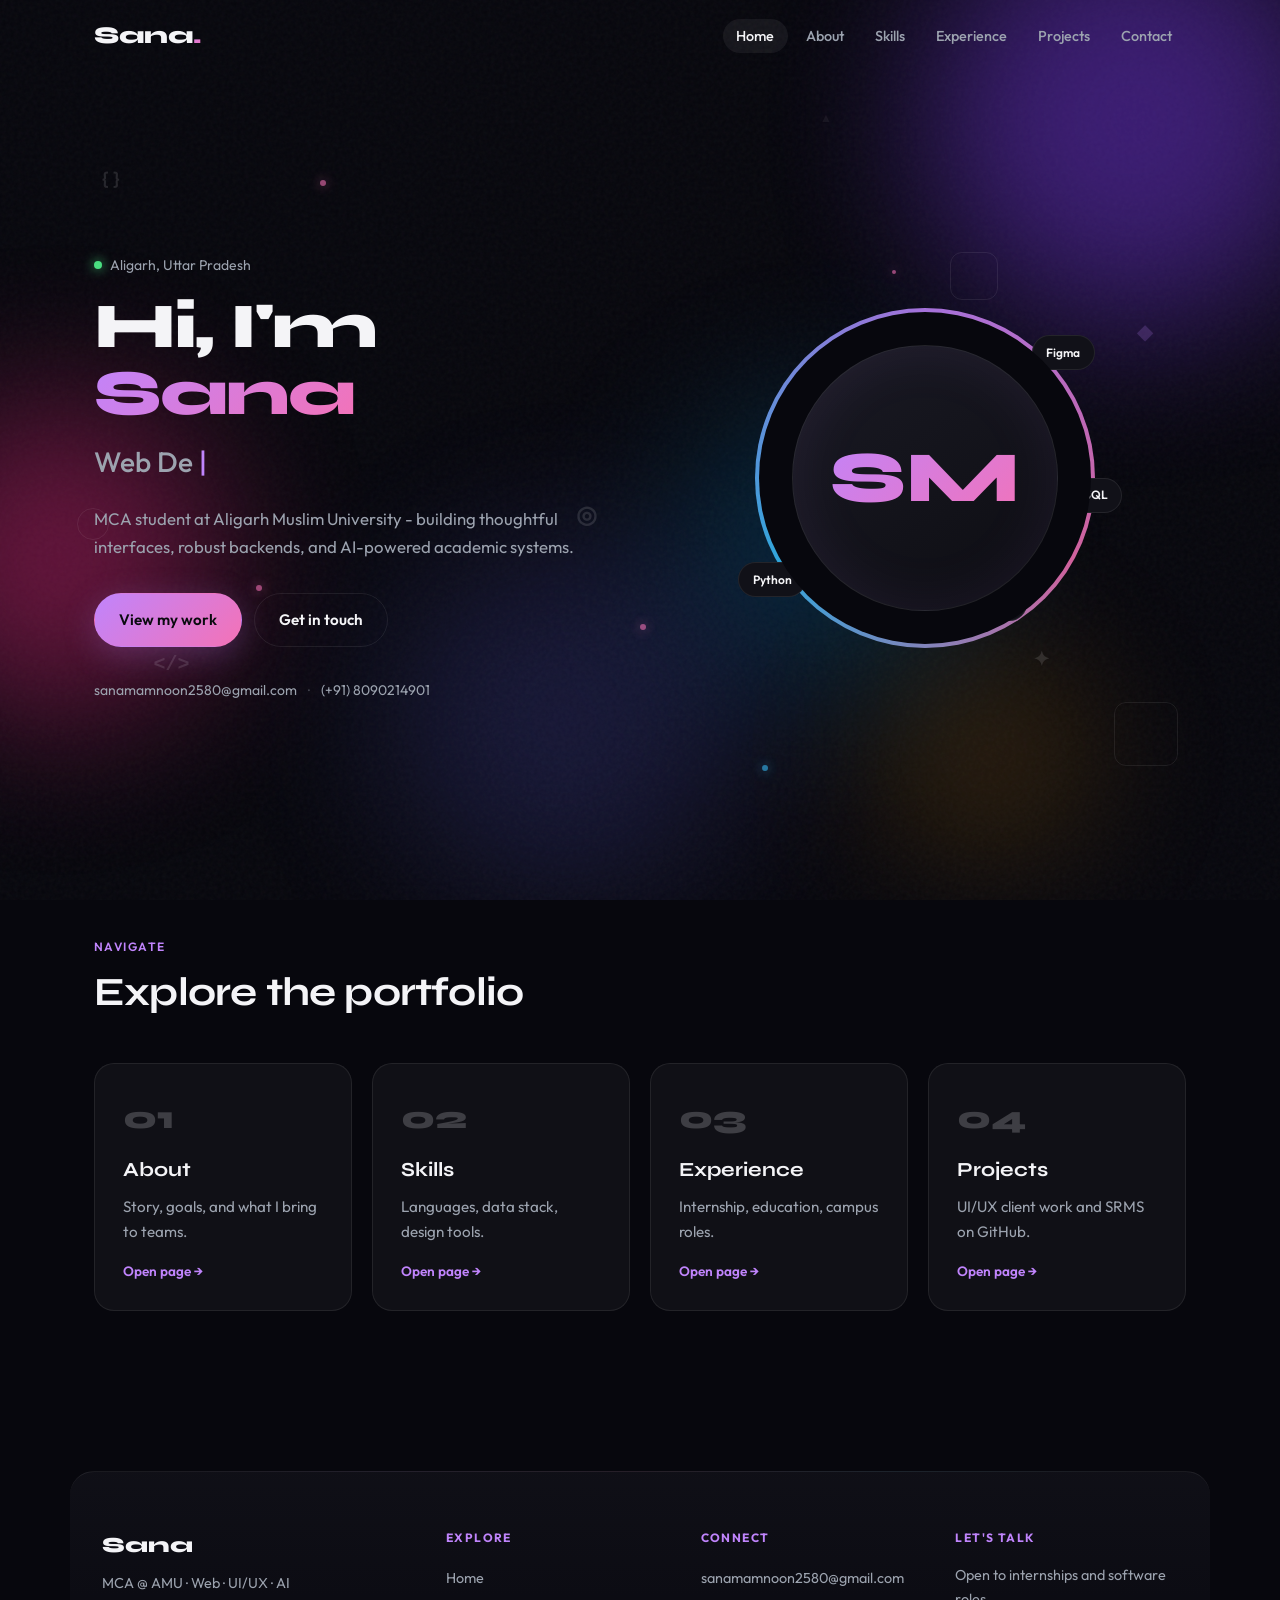
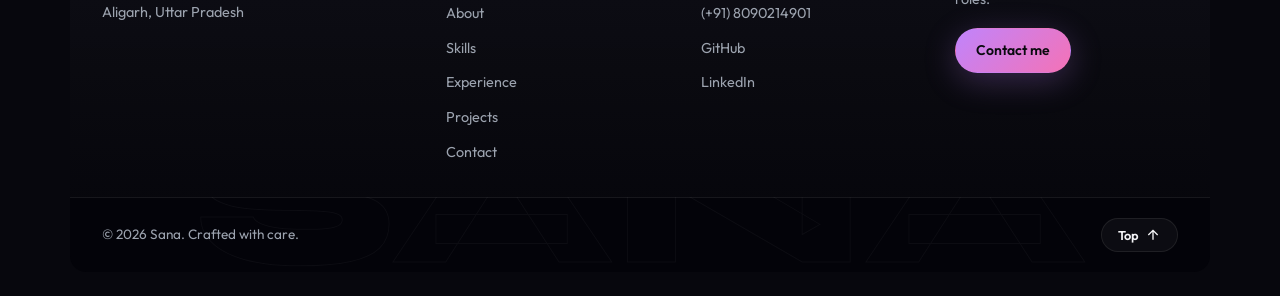
==== commit 89d8bb7b: "Add portfolio website files" ====
--- a/index.html
+++ b/index.html
@@ -29,14 +29,14 @@
                     <span class="role-cursor" aria-hidden="true">|</span>
                 </p>
                 <p class="hero-desc">
-                    MCA student at Aligarh Muslim University — building thoughtful interfaces, robust backends, and AI-powered academic systems.
+                    MCA student at Aligarh Muslim University - building thoughtful interfaces, robust backends, and AI-powered academic systems.
                 </p>
                 <div class="hero-cta">
                     <a href="projects.html" class="btn btn-primary">View my work</a>
                     <a href="contact.html" class="btn btn-ghost">Get in touch</a>
                 </div>
                 <div class="hero-meta">
-                    <a href="mailto:gm5311@myamu.ac.in">gm5311@myamu.ac.in</a>
+                    <a href="mailto:sanamamnoon2580@gmail.com">sanamamnoon2580@gmail.com</a>
                     <span class="meta-sep">·</span>
                     <a href="tel:+918090214901">(+91) 8090214901</a>
                 </div>
--- a/style.css
+++ b/style.css
@@ -124,12 +124,46 @@
     animation: drift 14s ease-in-out infinite;
 }
 
-.fi-1 { top: 18%; left: 8%; animation-duration: 16s; }
-.fi-2 { top: 72%; left: 12%; animation-delay: -3s; font-family: monospace; }
-.fi-3 { top: 35%; right: 10%; animation-delay: -6s; color: rgba(192, 132, 252, 0.2); }
-.fi-4 { bottom: 25%; right: 18%; animation-delay: -2s; }
-.fi-5 { top: 55%; left: 45%; animation-delay: -8s; font-size: 1.5rem; }
-.fi-6 { top: 12%; right: 35%; animation-delay: -11s; font-size: 0.75rem; opacity: 0.5; }
+.fi-1 {
+    top: 18%;
+    left: 8%;
+    animation-duration: 16s;
+}
+
+.fi-2 {
+    top: 72%;
+    left: 12%;
+    animation-delay: -3s;
+    font-family: monospace;
+}
+
+.fi-3 {
+    top: 35%;
+    right: 10%;
+    animation-delay: -6s;
+    color: rgba(192, 132, 252, 0.2);
+}
+
+.fi-4 {
+    bottom: 25%;
+    right: 18%;
+    animation-delay: -2s;
+}
+
+.fi-5 {
+    top: 55%;
+    left: 45%;
+    animation-delay: -8s;
+    font-size: 1.5rem;
+}
+
+.fi-6 {
+    top: 12%;
+    right: 35%;
+    animation-delay: -11s;
+    font-size: 0.75rem;
+    opacity: 0.5;
+}
 
 .float-shape {
     position: absolute;
@@ -174,33 +208,93 @@
     opacity: 0.6;
 }
 
-.fd-1 { top: 20%; left: 25%; animation-delay: 0s; }
-.fd-2 { top: 45%; left: 70%; animation-delay: -2s; background: var(--accent-1); box-shadow: 0 0 12px var(--accent-1); }
-.fd-3 { top: 65%; left: 20%; animation-delay: -4s; }
-.fd-4 { top: 30%; right: 30%; animation-delay: -1s; width: 4px; height: 4px; }
-.fd-5 { bottom: 30%; left: 50%; animation-delay: -6s; }
-.fd-6 { top: 85%; right: 40%; animation-delay: -3s; background: var(--accent-3); box-shadow: 0 0 12px var(--accent-3); }
+.fd-1 {
+    top: 20%;
+    left: 25%;
+    animation-delay: 0s;
+}
+
+.fd-2 {
+    top: 45%;
+    left: 70%;
+    animation-delay: -2s;
+    background: var(--accent-1);
+    box-shadow: 0 0 12px var(--accent-1);
+}
+
+.fd-3 {
+    top: 65%;
+    left: 20%;
+    animation-delay: -4s;
+}
+
+.fd-4 {
+    top: 30%;
+    right: 30%;
+    animation-delay: -1s;
+    width: 4px;
+    height: 4px;
+}
+
+.fd-5 {
+    bottom: 30%;
+    left: 50%;
+    animation-delay: -6s;
+}
+
+.fd-6 {
+    top: 85%;
+    right: 40%;
+    animation-delay: -3s;
+    background: var(--accent-3);
+    box-shadow: 0 0 12px var(--accent-3);
+}
 
 @keyframes drift {
-    0%, 100% { transform: translate(0, 0) rotate(0deg); }
-    25% { transform: translate(20px, -30px) rotate(5deg); }
-    50% { transform: translate(-15px, 15px) rotate(-3deg); }
-    75% { transform: translate(10px, 25px) rotate(2deg); }
+    0%,
+    100% {
+        transform: translate(0, 0) rotate(0deg);
+    }
+    25% {
+        transform: translate(20px, -30px) rotate(5deg);
+    }
+    50% {
+        transform: translate(-15px, 15px) rotate(-3deg);
+    }
+    75% {
+        transform: translate(10px, 25px) rotate(2deg);
+    }
 }
 
 @keyframes spin-slow {
-    to { transform: rotate(360deg); }
+    to {
+        transform: rotate(360deg);
+    }
 }
 
 @keyframes float-dot {
-    0%, 100% { transform: translateY(0) scale(1); opacity: 0.5; }
-    50% { transform: translateY(-24px) scale(1.2); opacity: 1; }
+    0%,
+    100% {
+        transform: translateY(0) scale(1);
+        opacity: 0.5;
+    }
+    50% {
+        transform: translateY(-24px) scale(1.2);
+        opacity: 1;
+    }
 }
 
 @keyframes float {
-    0%, 100% { transform: translate(0, 0) scale(1); }
-    33% { transform: translate(30px, -40px) scale(1.05); }
-    66% { transform: translate(-20px, 20px) scale(0.95); }
+    0%,
+    100% {
+        transform: translate(0, 0) scale(1);
+    }
+    33% {
+        transform: translate(30px, -40px) scale(1.05);
+    }
+    66% {
+        transform: translate(-20px, 20px) scale(0.95);
+    }
 }
 
 .site-header {
@@ -378,8 +472,15 @@
 }
 
 @keyframes pulse {
-    0%, 100% { opacity: 1; transform: scale(1); }
-    50% { opacity: 0.6; transform: scale(0.85); }
+    0%,
+    100% {
+        opacity: 1;
+        transform: scale(1);
+    }
+    50% {
+        opacity: 0.6;
+        transform: scale(0.85);
+    }
 }
 
 .hero-title {
@@ -412,7 +513,9 @@
 }
 
 @keyframes blink {
-    50% { opacity: 0; }
+    50% {
+        opacity: 0;
+    }
 }
 
 .hero-desc {
@@ -553,18 +656,44 @@
     animation: orbit 8s ease-in-out infinite;
 }
 
-.badge-1 { top: 8%; right: 0; animation-delay: 0s; }
-.badge-2 { bottom: 15%; left: -5%; animation-delay: -2.5s; }
-.badge-3 { top: 50%; right: -8%; animation-delay: -5s; }
-.badge-4 { bottom: 8%; right: 20%; animation-delay: -7s; }
+.badge-1 {
+    top: 8%;
+    right: 0;
+    animation-delay: 0s;
+}
+
+.badge-2 {
+    bottom: 15%;
+    left: -5%;
+    animation-delay: -2.5s;
+}
+
+.badge-3 {
+    top: 50%;
+    right: -8%;
+    animation-delay: -5s;
+}
+
+.badge-4 {
+    bottom: 8%;
+    right: 20%;
+    animation-delay: -7s;
+}
 
 @keyframes spin {
-    to { transform: rotate(360deg); }
+    to {
+        transform: rotate(360deg);
+    }
 }
 
 @keyframes orbit {
-    0%, 100% { transform: translateY(0); }
-    50% { transform: translateY(-10px); }
+    0%,
+    100% {
+        transform: translateY(0);
+    }
+    50% {
+        transform: translateY(-10px);
+    }
 }
 
 .about-grid {
@@ -796,7 +925,7 @@
     margin-bottom: 0.75rem;
 }
 
-.project-card > p:not(.project-client) {
+.project-card>p:not(.project-client) {
     color: var(--text-muted);
     font-size: 0.95rem;
     margin-bottom: 1.25rem;
@@ -852,7 +981,7 @@
     margin-bottom: 0.75rem;
 }
 
-.contact-card > p {
+.contact-card>p {
     color: var(--text-muted);
     margin-bottom: 2rem;
 }
@@ -983,9 +1112,17 @@
     animation: hub-float 6s ease-in-out infinite;
 }
 
-.hub-card:nth-child(2) { animation-delay: -1.5s; }
-.hub-card:nth-child(3) { animation-delay: -3s; }
-.hub-card:nth-child(4) { animation-delay: -4.5s; }
+.hub-card:nth-child(2) {
+    animation-delay: -1.5s;
+}
+
+.hub-card:nth-child(3) {
+    animation-delay: -3s;
+}
+
+.hub-card:nth-child(4) {
+    animation-delay: -4.5s;
+}
 
 .hub-card:hover {
     transform: translateY(-8px);
@@ -995,8 +1132,13 @@
 }
 
 @keyframes hub-float {
-    0%, 100% { transform: translateY(0); }
-    50% { transform: translateY(-6px); }
+    0%,
+    100% {
+        transform: translateY(0);
+    }
+    50% {
+        transform: translateY(-6px);
+    }
 }
 
 .hub-icon {
@@ -1035,8 +1177,13 @@
 }
 
 @keyframes card-bob {
-    0%, 100% { transform: translateY(0); }
-    50% { transform: translateY(-5px); }
+    0%,
+    100% {
+        transform: translateY(0);
+    }
+    50% {
+        transform: translateY(-5px);
+    }
 }
 
 .float-card:hover {
@@ -1065,7 +1212,9 @@
 }
 
 @keyframes marquee {
-    to { transform: translateX(-50%); }
+    to {
+        transform: translateX(-50%);
+    }
 }
 
 .projects-page .project-card-lg {
@@ -1278,30 +1427,34 @@
     transform: translateY(0);
 }
 
-.reveal[data-delay="1"] { transition-delay: 0.1s; }
-.reveal[data-delay="2"] { transition-delay: 0.2s; }
-.reveal[data-delay="3"] { transition-delay: 0.3s; }
+.reveal[data-delay="1"] {
+    transition-delay: 0.1s;
+}
+
+.reveal[data-delay="2"] {
+    transition-delay: 0.2s;
+}
+
+.reveal[data-delay="3"] {
+    transition-delay: 0.3s;
+}
 
 @media (max-width: 900px) {
     .hero {
         grid-template-columns: 1fr;
         text-align: center;
     }
-
     .hero-desc {
         margin-left: auto;
         margin-right: auto;
     }
-
     .hero-cta,
     .hero-eyebrow {
         justify-content: center;
     }
-
     .hero-visual {
         order: -1;
     }
-
     .profile-ring {
         width: min(260px, 70vw);
     }
@@ -1311,7 +1464,6 @@
     .nav-toggle {
         display: flex;
     }
-
     .nav-links {
         position: fixed;
         top: var(--header-h);
@@ -1327,13 +1479,11 @@
         pointer-events: none;
         transition: transform var(--transition), opacity var(--transition);
     }
-
     .nav-links.open {
         transform: translateY(0);
         opacity: 1;
         pointer-events: auto;
     }
-
     .nav-links a {
         display: block;
         padding: 0.75rem 0;
@@ -1344,7 +1494,6 @@
     .footer-inner {
         grid-template-columns: 1fr 1fr;
     }
-
     .footer-brand {
         grid-column: 1 / -1;
     }
@@ -1356,7 +1505,6 @@
         padding-left: 1.25rem;
         padding-right: 1.25rem;
     }
-
     .footer-bottom {
         flex-direction: column;
         text-align: center;
@@ -1364,8 +1512,9 @@
 }
 
 @media (prefers-reduced-motion: reduce) {
-    html { scroll-behavior: auto; }
-
+    html {
+        scroll-behavior: auto;
+    }
     .orb,
     .profile-ring::before,
     .orbit-badge,
@@ -1379,10 +1528,9 @@
     .marquee {
         animation: none;
     }
-
     .reveal {
         opacity: 1;
         transform: none;
         transition: none;
     }
-}
+}
